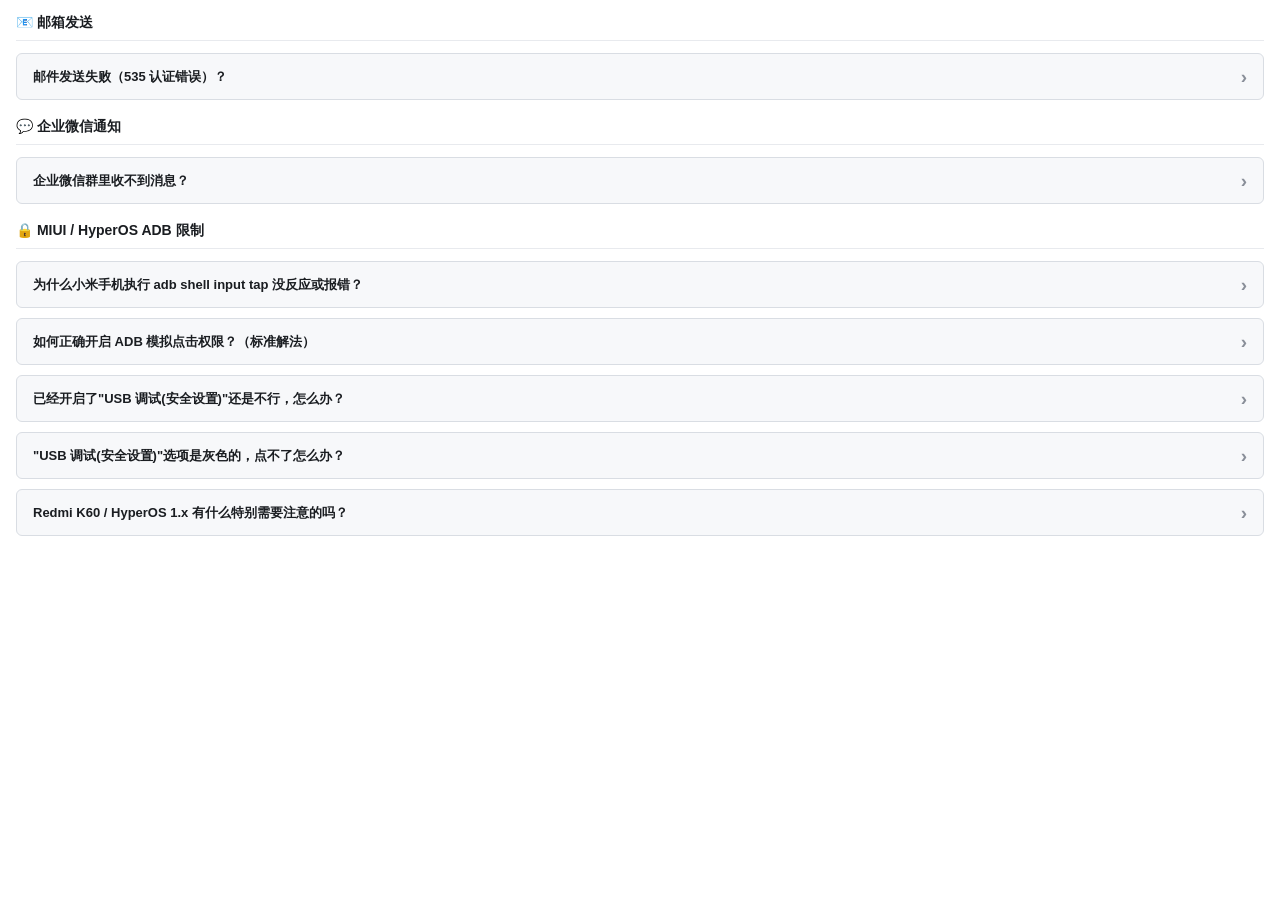
==== TaskExecutor/Faq/faq.html @ 4397f54e "feat(faq): FAQ 静态资源迁移至 Faq 目录并新增分组折叠式问答页面样式" ====
<!DOCTYPE html>
<html lang="zh-CN">
<head>
    <meta charset="utf-8"/>
    <title>常见问题</title>
    <link rel="stylesheet" href="faq.css"/>
</head>
<body>
<!-- ========== 分组一：邮箱配置 ========== -->
<div class="section-divider">📧 邮箱发送</div>

<details name="faq">
    <summary>邮件发送失败（535 认证错误）？<span class="arrow">›</span></summary>
    <div class="answer">
        <p>QQ 邮箱必须使用<strong>「授权码」</strong>而非登录密码。</p>
        <ol>
            <li>进入邮箱「设置 → 账户 → POP3/SMTP 服务」开启服务；</li>
            <li>生成<span class="inline-code">授权码</span>；</li>
            <li>粘贴到「邮箱配置 → 授权码」输入框。</li>
        </ol>
    </div>
</details>

<!-- ========== 分组二：企业微信通知 ========== -->
<div class="section-divider">💬 企业微信通知</div>

<details name="faq">
    <summary>企业微信群里收不到消息？<span class="arrow">›</span></summary>
    <div class="answer">
        <ul>
            <li>确认<span class="inline-code">Webhook Key</span> 与机器人所属群一致；</li>
            <li>同一机器人<strong>每分钟最多发送 20 条</strong>消息，超频会被限流；</li>
        </ul>
        <p>可在「企业微信配置」页点击「测试企业微信通知」快速验证。</p>
    </div>
</details>

<!-- ========== 分组三：MIUI / HyperOS ADB 限制 ========== -->
<div class="section-divider">🔒 MIUI / HyperOS ADB 限制</div>

<details name="faq">
    <summary>为什么小米手机执行 adb shell input tap 没反应或报错？<span class="arrow">›</span></summary>
    <div class="answer">
        <p>MIUI 和 HyperOS 出于安全考虑，<strong>默认禁止 ADB 向系统注入输入事件</strong>（缺少 <code>INJECT_EVENTS</code>
            权限）。即使 ADB 连接正常，<span class="inline-code">input tap</span> / <span class="inline-code">swipe</span>
            / <span class="inline-code">keyevent</span> / <span class="inline-code">text</span> 也会被系统拦截，表现为无响应或抛出
            <code>SecurityException</code>。</p>
    </div>
</details>

<details name="faq">
    <summary>如何正确开启 ADB 模拟点击权限？（标准解法）<span class="arrow">›</span></summary>
    <div class="answer">
        <p>进入手机 <strong>设置 → 更多设置 → 开发者选项</strong>（若未开启：设置 → 我的设备 → 全部参数 →
            连续点击「OS版本/MIUI版本」7次）。开启以下三项：</p>
        <ol>
            <li><strong>USB 调试</strong>（基础开关）</li>
            <li><strong class="key">USB 调试（安全设置）</strong> ← 关键！允许 ADB 模拟点击/按键注入</li>
            <li><strong>USB 安装</strong>（如需用 ADB 安装 APK）</li>
        </ol>
        <div class="warn-note">⚠️ 「USB 调试（安全设置）」和「USB 安装」通常<strong>要求登录小米账号且联网</strong>，部分机型还需插
            SIM 卡。选项可能置灰，需先登账号。
        </div>
        <p>开启后通过 <strong>「指令测试 → 亮屏」</strong> 测试：如果手机亮起并解锁，说明权限已生效。如果仍然无效，继续看下一个问题。
        </p>
    </div>
</details>

<details name="faq">
    <summary>已经开启了"USB 调试(安全设置)"还是不行，怎么办？<span class="arrow">›</span></summary>
    <div class="answer">
        <ul>
            <li><strong>屏幕需解锁</strong>：锁屏状态下 <code>input</code> 事件通常被忽略，请先点亮屏幕并解锁。</li>
            <li><strong>关闭 MIUI 优化</strong>：开发者选项页面最底部 → 关闭「启用 MIUI 优化」→ 重启手机（部分 MIUI 14
                以前机型需要此步骤）。
            </li>
            <li><strong>HyperOS 特例</strong>：逻辑同 MIUI，同样只需开「USB 调试(安全设置)」。若选项置灰，先登录小米账号。</li>
            <li><strong>撤销重授权</strong>：开发者选项 →「撤销 USB 调试授权」→ 重新连接电脑并点击允许。</li>
        </ul>
        <div class="tip-note">💡 如果依然失败，请检查 USB 连接模式是否为「文件传输 (MTP)」，部分旧版 MIUI 在「仅充电」模式下会限制
            ADB 功能。
        </div>
    </div>
</details>

<details name="faq">
    <summary>"USB 调试(安全设置)"选项是灰色的，点不了怎么办？<span class="arrow">›</span></summary>
    <div class="answer">
        <p>这是最常见的情况。原因和解决：</p>
        <ul>
            <li><strong>必须登录小米账号</strong>（云服务账号），并且保持网络连接（Wi-Fi 或移动数据）。</li>
            <li><strong>部分机型要求插入 SIM 卡</strong>（尤其刚激活的手机或未插卡设备）。</li>
            <li>如果登录账号后仍然灰色，尝试重启手机、重新打开开发者选项页面。</li>
            <li>极少数情况需要等待几分钟让账号状态同步。</li>
        </ul>
        <div class="warn-note">⚠️ 如果以上都无效，可能是系统版本策略限制。建议咨询小米官方客服或以最新官方公告为准。</div>
    </div>
</details>

<details name="faq">
    <summary>Redmi K60 / HyperOS 1.x 有什么特别需要注意的吗？<span class="arrow">›</span></summary>
    <div class="answer">
        <p>HyperOS 1.x 上的逻辑与 MIUI 基本一致。重点如下：</p>
        <ul>
            <li>务必登录小米账号并联网，「USB 调试（安全设置）」才能亮起。</li>
            <li>如果之前开启过 MIUI 优化，建议保持开启（HyperOS 上关闭 MIUI 优化可能导致异常）。</li>
            <li>ADB 版本建议使用最新的 platform-tools（至少 34.0.0+）。</li>
            <li>部分 HyperOS 内测版对注入频率有限制，频繁 <code>input tap</code> 可能会被临时屏蔽，稍等几秒再试。</li>
        </ul>
    </div>
</details>
</body>
</html>
---- TaskExecutor/Faq/faq.css ----
* {
    margin: 0;
    padding: 0;
    box-sizing: border-box;
}

body {
    font-family: "Segoe UI", "Microsoft YaHei", sans-serif;
    background: transparent;
    padding: 6px 16px 16px;
    color: #4E535C;
    -webkit-font-smoothing: antialiased;
}

/*  分组标题  */
.section-divider {
    margin: 18px 0 12px;
    padding-bottom: 8px;
    font-size: 14px;
    font-weight: 600;
    color: #1A1D21;
    border-bottom: 1px solid #E8EAEE;
}

.section-divider:first-child {
    margin-top: 8px;
}

/*  QA 折叠卡片  */
details {
    background: #F7F8FA;
    border: 1px solid #D9DDE3;
    border-radius: 6px;
    margin-bottom: 10px;
    overflow: hidden;
}

details:hover {
    border-color: #007AFF;
}

summary {
    display: flex;
    align-items: center;
    justify-content: space-between;
    gap: 12px;
    padding: 13px 16px;
    font-size: 13px;
    font-weight: 600;
    color: #1A1D21;
    cursor: pointer;
    user-select: none;
}

summary::-webkit-details-marker {
    display: none;
}

.arrow {
    color: #8A8F99;
    font-size: 19px;
    line-height: 1;
    flex-shrink: 0;
    transition: transform .15s ease;
}

details[open] .arrow {
    transform: rotate(90deg);
}

details[open] summary {
    border-bottom: 1px solid #E8EAEE;
}

.answer {
    padding: 10px 16px 14px;
    font-size: 12.5px;
    line-height: 2;
}

.answer p {
    margin: 4px 0;
}

.answer ol, .answer ul {
    margin: 4px 0 4px 22px;
}

.answer li {
    margin: 2px 0;
}

strong {
    color: #1A1D21;
}

.key {
    color: #007AFF;
}

/*  关键步骤强调  */

/*  行内代码  */
.inline-code, code {
    padding: 1px 6px;
    background: #ECEEF2;
    border-radius: 4px;
    font-family: Consolas, "Courier New", monospace;
    font-size: 11.5px;
    color: #1A1D21;
}

/*  提示条  */
.warn-note {
    margin: 10px 0 4px;
    padding: 10px 12px;
    background: #FDF6E7;
    border-left: 3px solid #F5A500;
    border-radius: 6px;
    font-size: 12px;
    line-height: 1.9;
    color: #8A6217;
}

.tip-note {
    margin: 10px 0 4px;
    padding: 10px 12px;
    background: #E8F6EE;
    border-left: 3px solid #1FA84F;
    border-radius: 6px;
    font-size: 12px;
    line-height: 1.9;
    color: #1F6B3A;
}
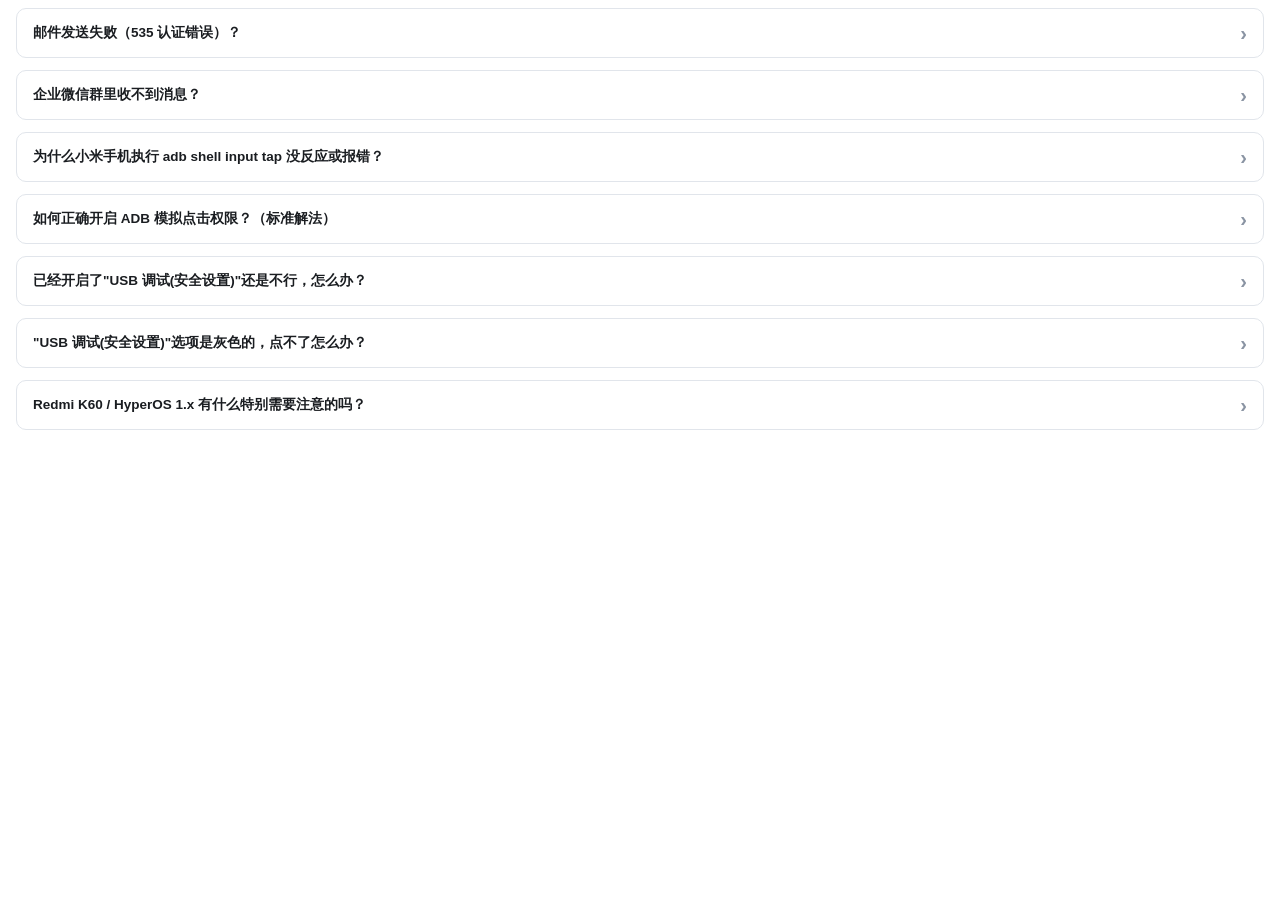
==== commit b39a8298: "feat(faq): 更新 FAQ 页面样式，优化响应式设计并调整内容结构" ====
--- a/TaskExecutor/Faq/faq.html
+++ b/TaskExecutor/Faq/faq.html
@@ -6,23 +6,17 @@
     <link rel="stylesheet" href="faq.css"/>
 </head>
 <body>
-<!-- ========== 分组一：邮箱配置 ========== -->
-<div class="section-divider">📧 邮箱发送</div>
-
 <details name="faq">
     <summary>邮件发送失败（535 认证错误）？<span class="arrow">›</span></summary>
     <div class="answer">
         <p>QQ 邮箱必须使用<strong>「授权码」</strong>而非登录密码。</p>
-        <ol>
+        <ul>
             <li>进入邮箱「设置 → 账户 → POP3/SMTP 服务」开启服务；</li>
             <li>生成<span class="inline-code">授权码</span>；</li>
             <li>粘贴到「邮箱配置 → 授权码」输入框。</li>
-        </ol>
+        </ul>
     </div>
 </details>
-
-<!-- ========== 分组二：企业微信通知 ========== -->
-<div class="section-divider">💬 企业微信通知</div>
 
 <details name="faq">
     <summary>企业微信群里收不到消息？<span class="arrow">›</span></summary>
@@ -34,9 +28,6 @@
         <p>可在「企业微信配置」页点击「测试企业微信通知」快速验证。</p>
     </div>
 </details>
-
-<!-- ========== 分组三：MIUI / HyperOS ADB 限制 ========== -->
-<div class="section-divider">🔒 MIUI / HyperOS ADB 限制</div>
 
 <details name="faq">
     <summary>为什么小米手机执行 adb shell input tap 没反应或报错？<span class="arrow">›</span></summary>
@@ -53,11 +44,11 @@
     <div class="answer">
         <p>进入手机 <strong>设置 → 更多设置 → 开发者选项</strong>（若未开启：设置 → 我的设备 → 全部参数 →
             连续点击「OS版本/MIUI版本」7次）。开启以下三项：</p>
-        <ol>
+        <ul>
             <li><strong>USB 调试</strong>（基础开关）</li>
             <li><strong class="key">USB 调试（安全设置）</strong> ← 关键！允许 ADB 模拟点击/按键注入</li>
             <li><strong>USB 安装</strong>（如需用 ADB 安装 APK）</li>
-        </ol>
+        </ul>
         <div class="warn-note">⚠️ 「USB 调试（安全设置）」和「USB 安装」通常<strong>要求登录小米账号且联网</strong>，部分机型还需插
             SIM 卡。选项可能置灰，需先登账号。
         </div>
--- a/TaskExecutor/Faq/faq.css
+++ b/TaskExecutor/Faq/faq.css
@@ -7,36 +7,24 @@
 body {
     font-family: "Segoe UI", "Microsoft YaHei", sans-serif;
     background: transparent;
-    padding: 6px 16px 16px;
+    padding: 8px 16px 16px;
     color: #4E535C;
     -webkit-font-smoothing: antialiased;
 }
 
-/*  分组标题  */
-.section-divider {
-    margin: 18px 0 12px;
-    padding-bottom: 8px;
-    font-size: 14px;
-    font-weight: 600;
-    color: #1A1D21;
-    border-bottom: 1px solid #E8EAEE;
+details {
+    background: #FFFFFF;
+    border: 1px solid #E1E5EB;
+    border-radius: 10px;
+    margin-bottom: 12px;
+    overflow: hidden;
+    transition: border-color .18s ease, box-shadow .18s ease;
 }
 
-.section-divider:first-child {
-    margin-top: 8px;
-}
-
-/*  QA 折叠卡片  */
-details {
-    background: #F7F8FA;
-    border: 1px solid #D9DDE3;
-    border-radius: 6px;
-    margin-bottom: 10px;
-    overflow: hidden;
-}
-
-details:hover {
-    border-color: #007AFF;
+details:hover,
+details[open] {
+    border-color: #B8D5FF;
+    box-shadow: 0 3px 12px rgba(31, 91, 166, .08);
 }
 
 summary {
@@ -44,50 +32,70 @@
     align-items: center;
     justify-content: space-between;
     gap: 12px;
-    padding: 13px 16px;
-    font-size: 13px;
+    padding: 14px 16px;
+    font-size: 13.5px;
     font-weight: 600;
     color: #1A1D21;
     cursor: pointer;
     user-select: none;
+    list-style: none;
 }
 
-summary::-webkit-details-marker {
+summary:focus-visible {
+    outline: 2px solid #007AFF;
+    outline-offset: -3px;
+}
+
+summary::-webkit-details-marker,
+summary::marker {
     display: none;
+    content: "";
 }
 
 .arrow {
-    color: #8A8F99;
-    font-size: 19px;
+    color: #8A94A3;
+    font-size: 20px;
     line-height: 1;
     flex-shrink: 0;
-    transition: transform .15s ease;
+    transition: color .18s ease, transform .18s ease;
 }
 
 details[open] .arrow {
     transform: rotate(90deg);
+    color: #007AFF;
 }
 
 details[open] summary {
-    border-bottom: 1px solid #E8EAEE;
+    border-bottom: 1px solid #EDF0F4;
 }
 
 .answer {
-    padding: 10px 16px 14px;
-    font-size: 12.5px;
-    line-height: 2;
+    padding: 12px 16px 16px;
+    font-size: 13px;
+    line-height: 1.8;
 }
 
 .answer p {
+    margin: 0 0 8px;
+}
+
+.answer p:last-child {
+    margin-bottom: 0;
+}
+
+.answer ol,
+.answer ul {
+    margin: 6px 0 10px;
+    padding-left: 22px;
+}
+
+.answer li {
+    padding-left: 2px;
     margin: 4px 0;
 }
 
-.answer ol, .answer ul {
-    margin: 4px 0 4px 22px;
-}
-
-.answer li {
-    margin: 2px 0;
+.answer li::marker {
+    color: #7A8798;
 }
 
 strong {
@@ -98,25 +106,23 @@
     color: #007AFF;
 }
 
-/*  关键步骤强调  */
-
-/*  行内代码  */
 .inline-code, code {
-    padding: 1px 6px;
-    background: #ECEEF2;
-    border-radius: 4px;
+    padding: 2px 6px;
+    background: #F0F3F7;
+    border: 1px solid #E7EBF0;
+    border-radius: 5px;
     font-family: Consolas, "Courier New", monospace;
     font-size: 11.5px;
     color: #1A1D21;
 }
 
-/*  提示条  */
 .warn-note {
     margin: 10px 0 4px;
     padding: 10px 12px;
-    background: #FDF6E7;
-    border-left: 3px solid #F5A500;
-    border-radius: 6px;
+    background: #FFF8E9;
+    border: 1px solid #F5E4B9;
+    border-left: 3px solid #E5A313;
+    border-radius: 7px;
     font-size: 12px;
     line-height: 1.9;
     color: #8A6217;
@@ -125,10 +131,25 @@
 .tip-note {
     margin: 10px 0 4px;
     padding: 10px 12px;
-    background: #E8F6EE;
-    border-left: 3px solid #1FA84F;
-    border-radius: 6px;
+    background: #EFF9F2;
+    border: 1px solid #D6EBDD;
+    border-left: 3px solid #279653;
+    border-radius: 7px;
     font-size: 12px;
     line-height: 1.9;
     color: #1F6B3A;
 }
+
+@media (max-width: 480px) {
+    body {
+        padding: 6px 10px 12px;
+    }
+
+    summary {
+        padding: 13px 12px;
+    }
+
+    .answer {
+        padding: 11px 12px 14px;
+    }
+}
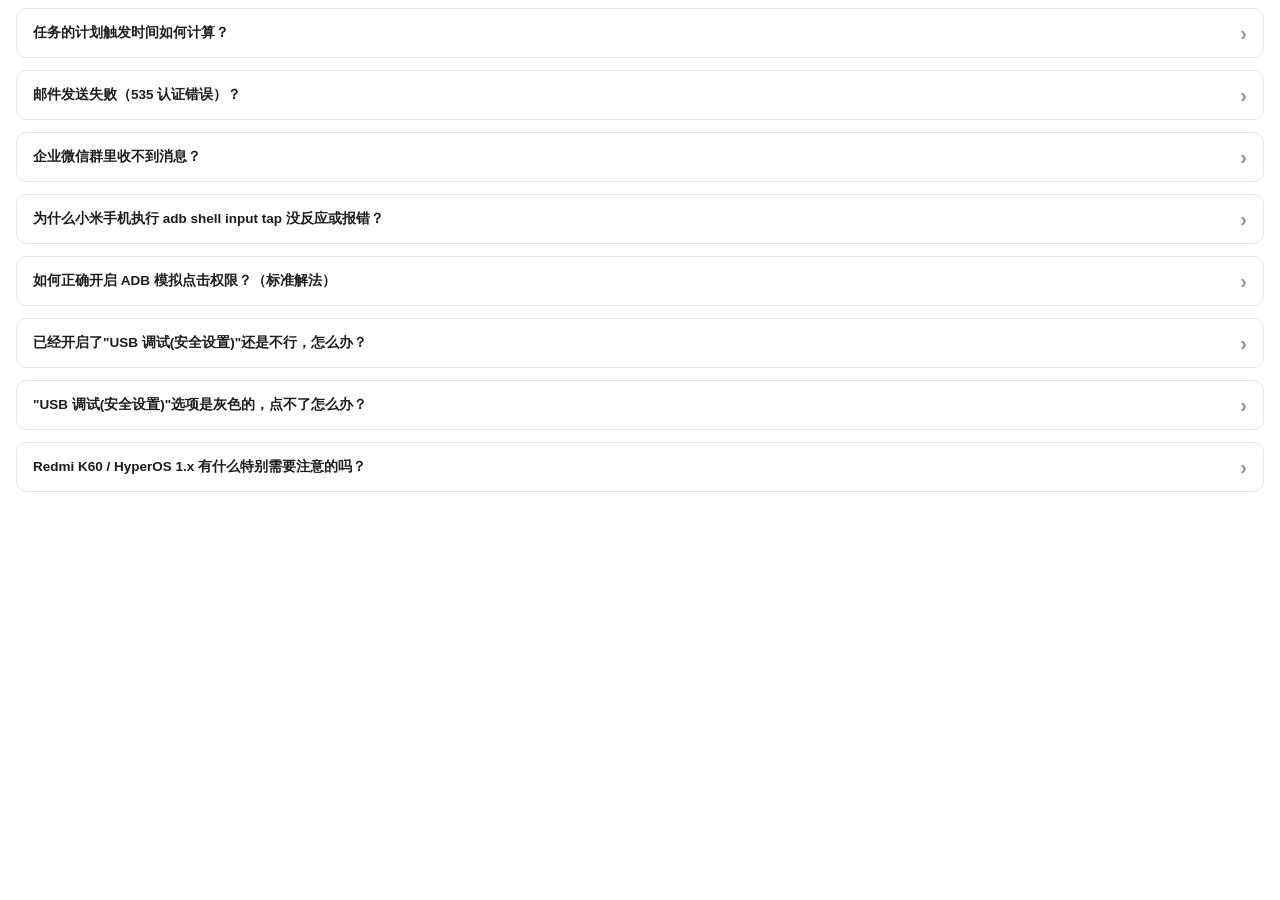
==== commit 5c0608dd: "feat(design): 将任务动作选择重构为积木式拖拽编排并新增执行计划单元测试" ====
--- a/TaskExecutor/Faq/faq.html
+++ b/TaskExecutor/Faq/faq.html
@@ -6,6 +6,19 @@
     <link rel="stylesheet" href="faq.css"/>
 </head>
 <body>
+<details name="faq">
+    <summary>任务的计划触发时间如何计算？<span class="arrow">›</span></summary>
+    <div class="answer">
+        <p>调度器为每个启用的任务提前计算本周期的计划触发时间，包含随机偏移，并按该时间排序执行。
+            任务串行执行、设备状态和节假日设置可能导致实际开始时间不同。</p>
+        <p>列表中的「计划时间」是任务设置的定点时间；「执行时间」是加入随机偏移后的计划触发时间，并非保证的实际开始时间。</p>
+        <p>计划和已触发状态会保存，重启后保持不变。修改任务时间或随机范围时，仅重新计算受影响的任务；
+            如果未执行任务的新时间已经过去，本周期跳过。跨天或每日重置时会生成新计划。</p>
+        <p>新建任务或首次生成计划时，如果计划时间已经过去，会按到期任务处理。</p>
+        <p>为避免重复执行，调度器在开始触发任务前记录状态；如果程序在记录后立即退出，该任务本周期不会自动重试。</p>
+    </div>
+</details>
+
 <details name="faq">
     <summary>邮件发送失败（535 认证错误）？<span class="arrow">›</span></summary>
     <div class="answer">
